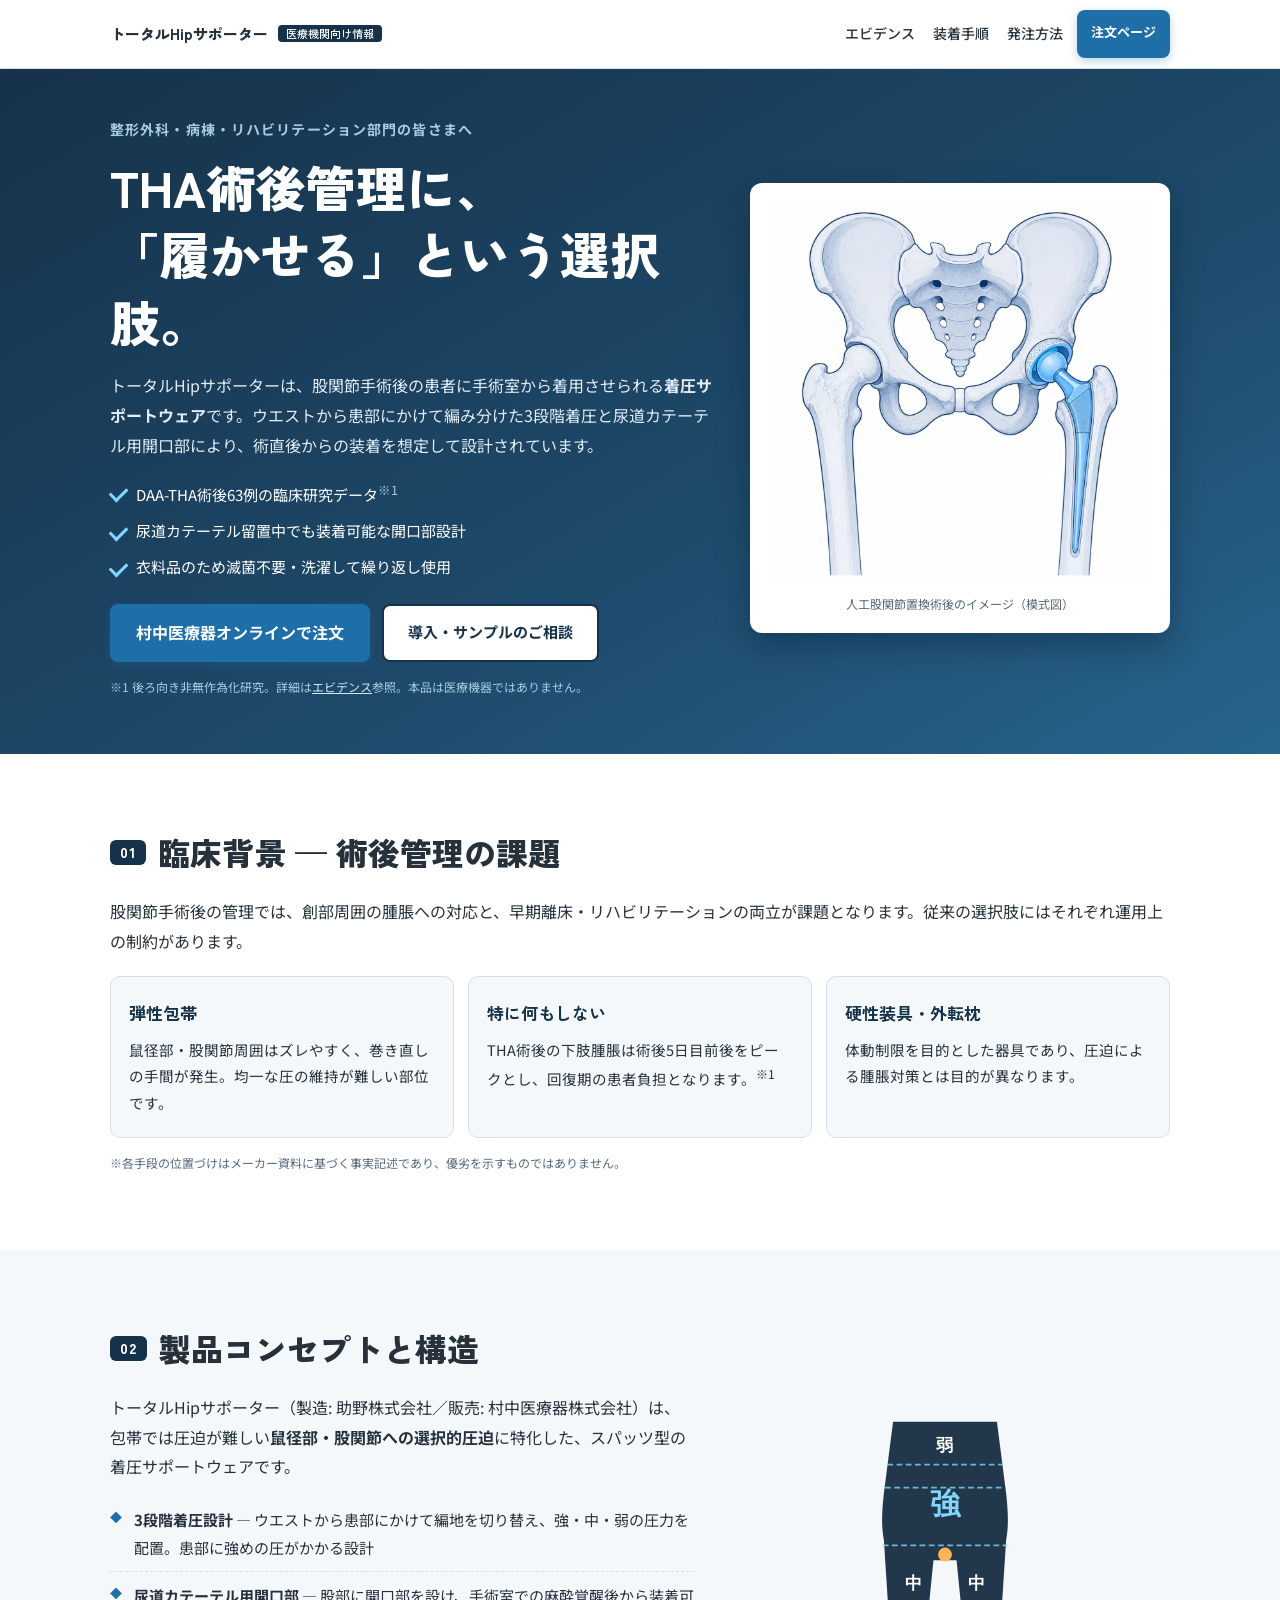
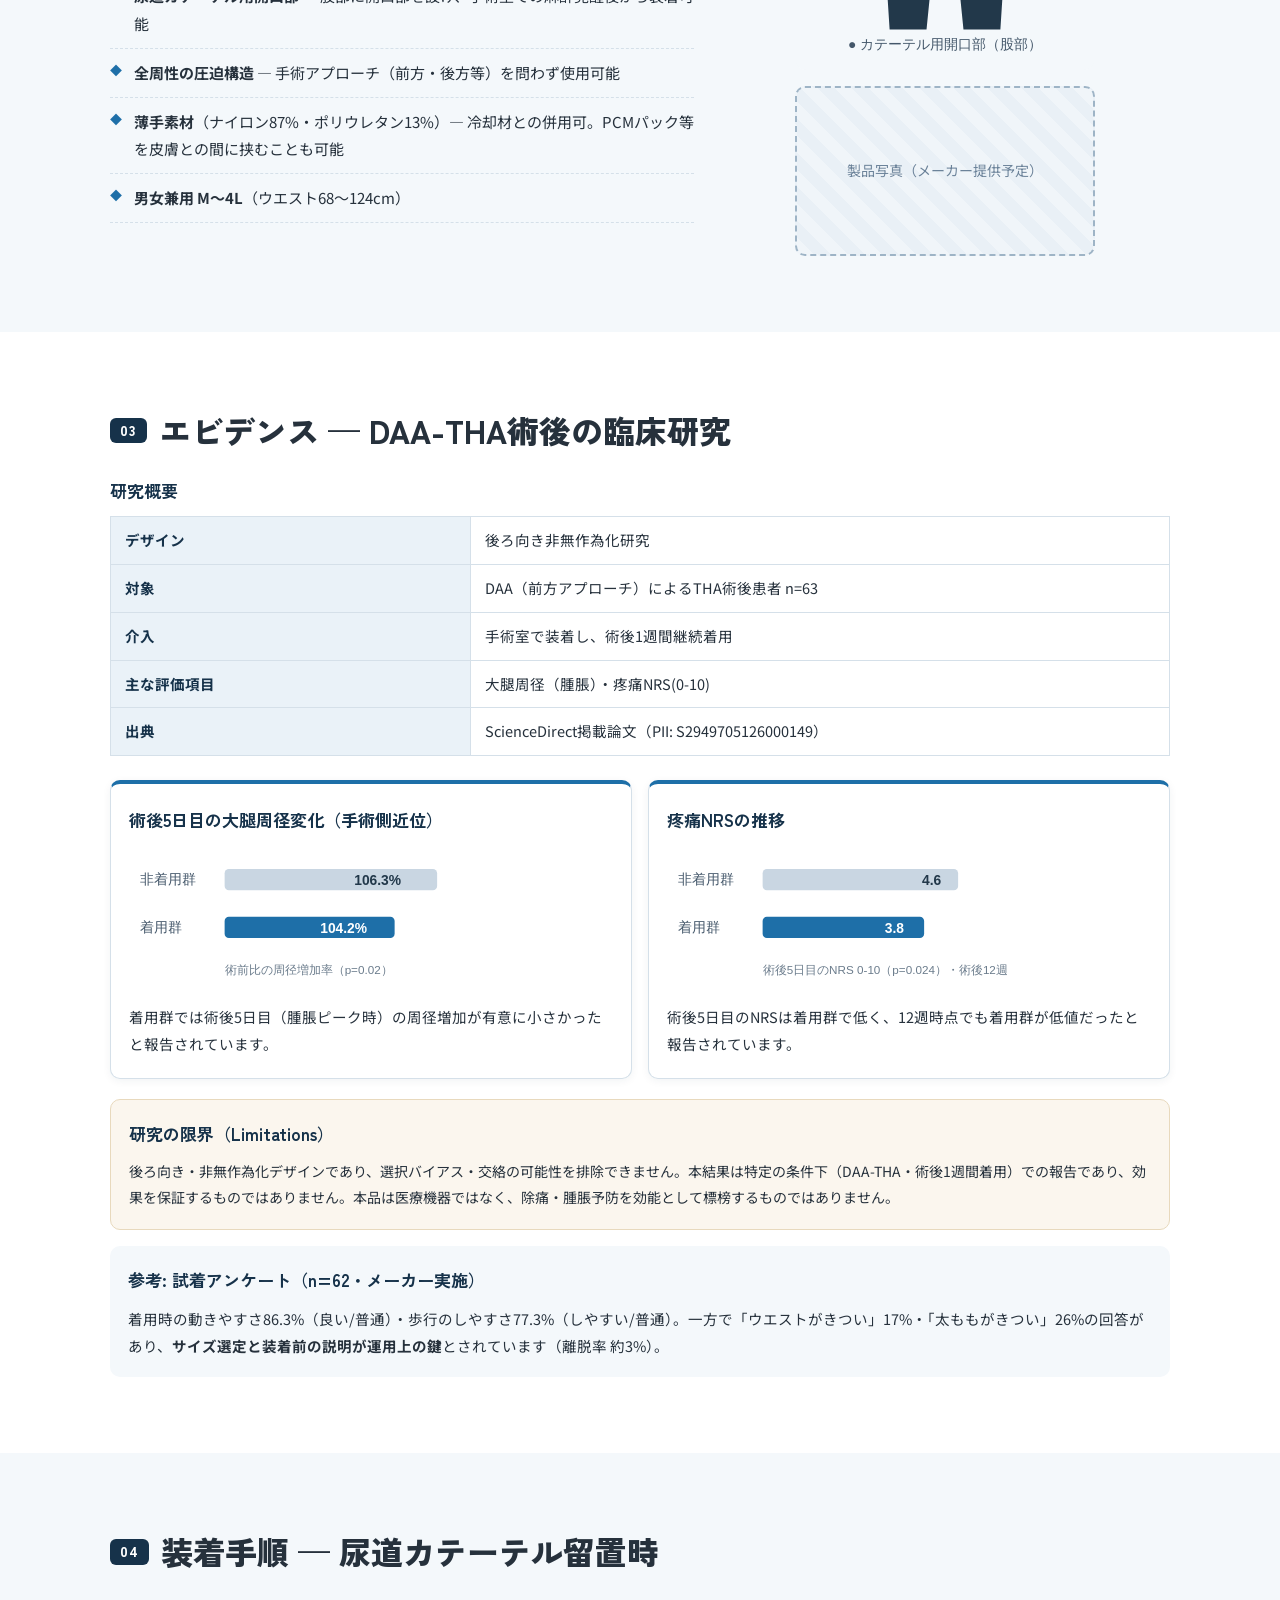
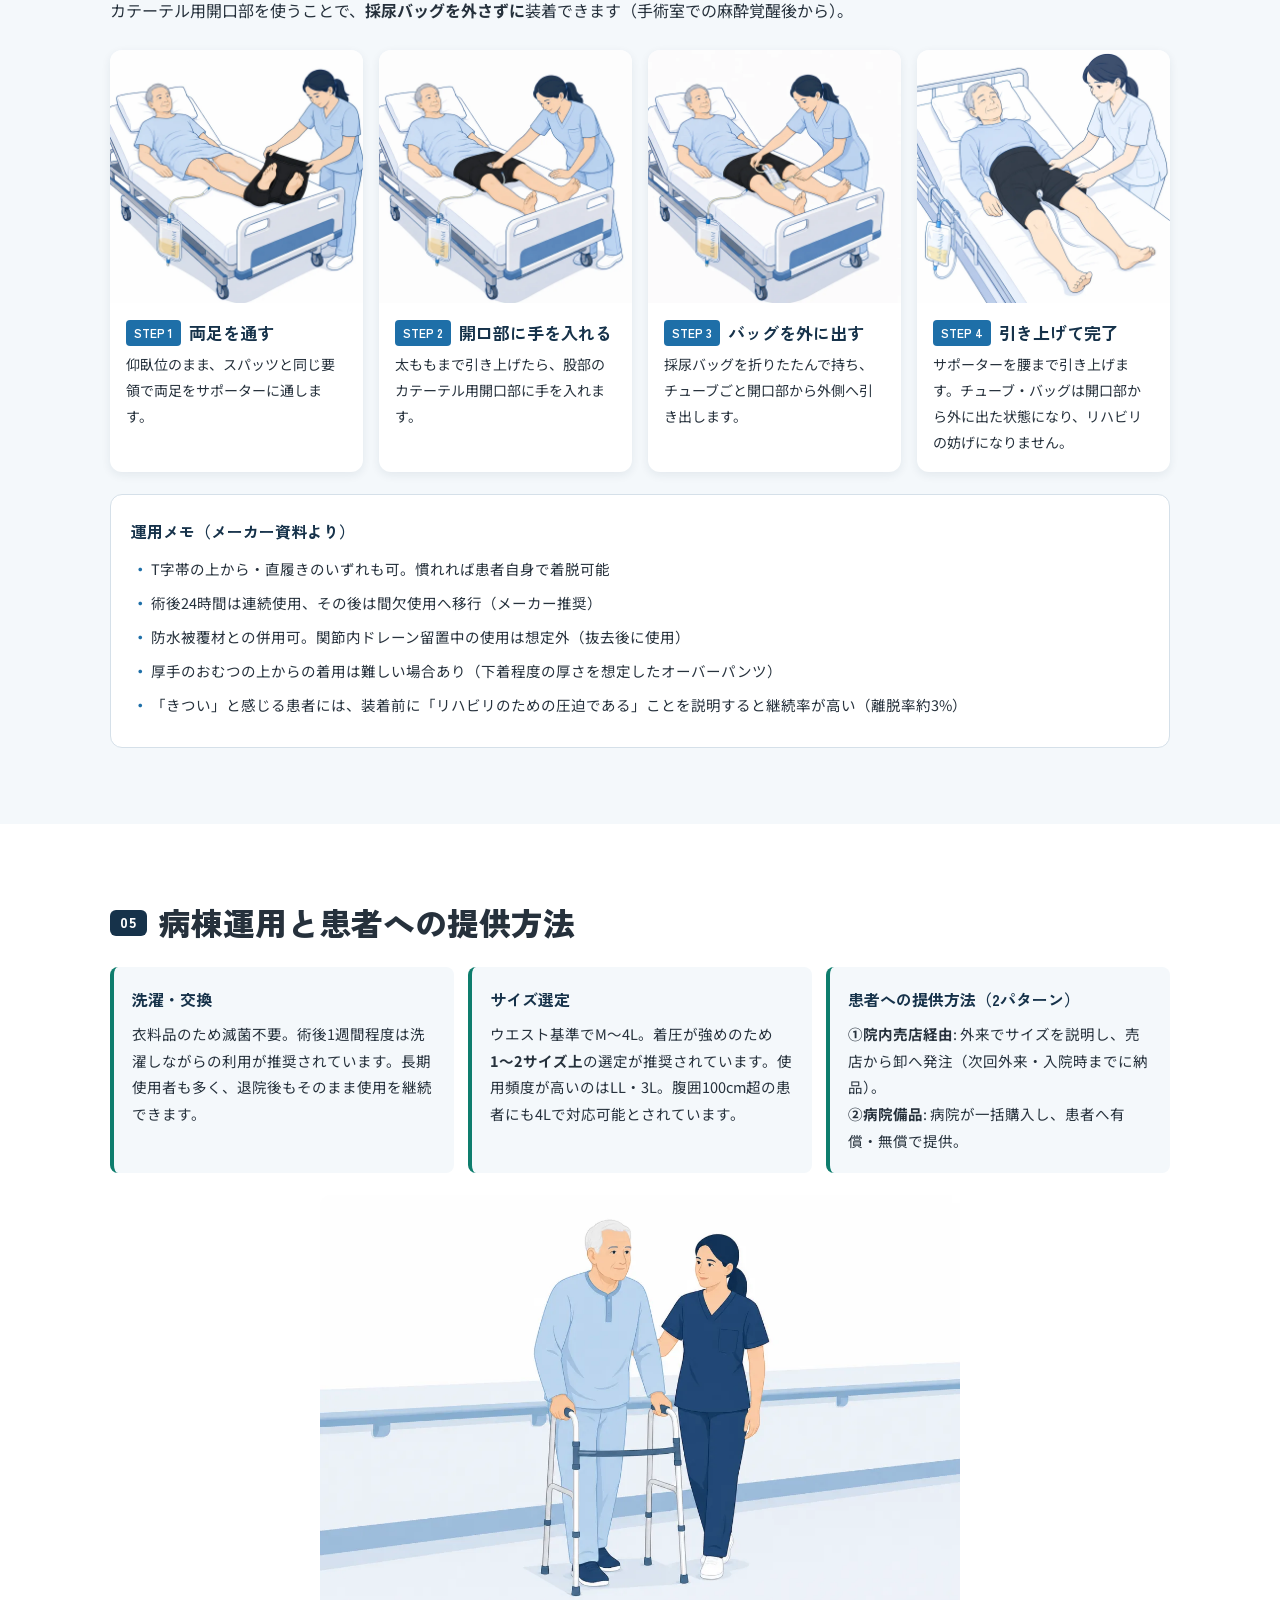
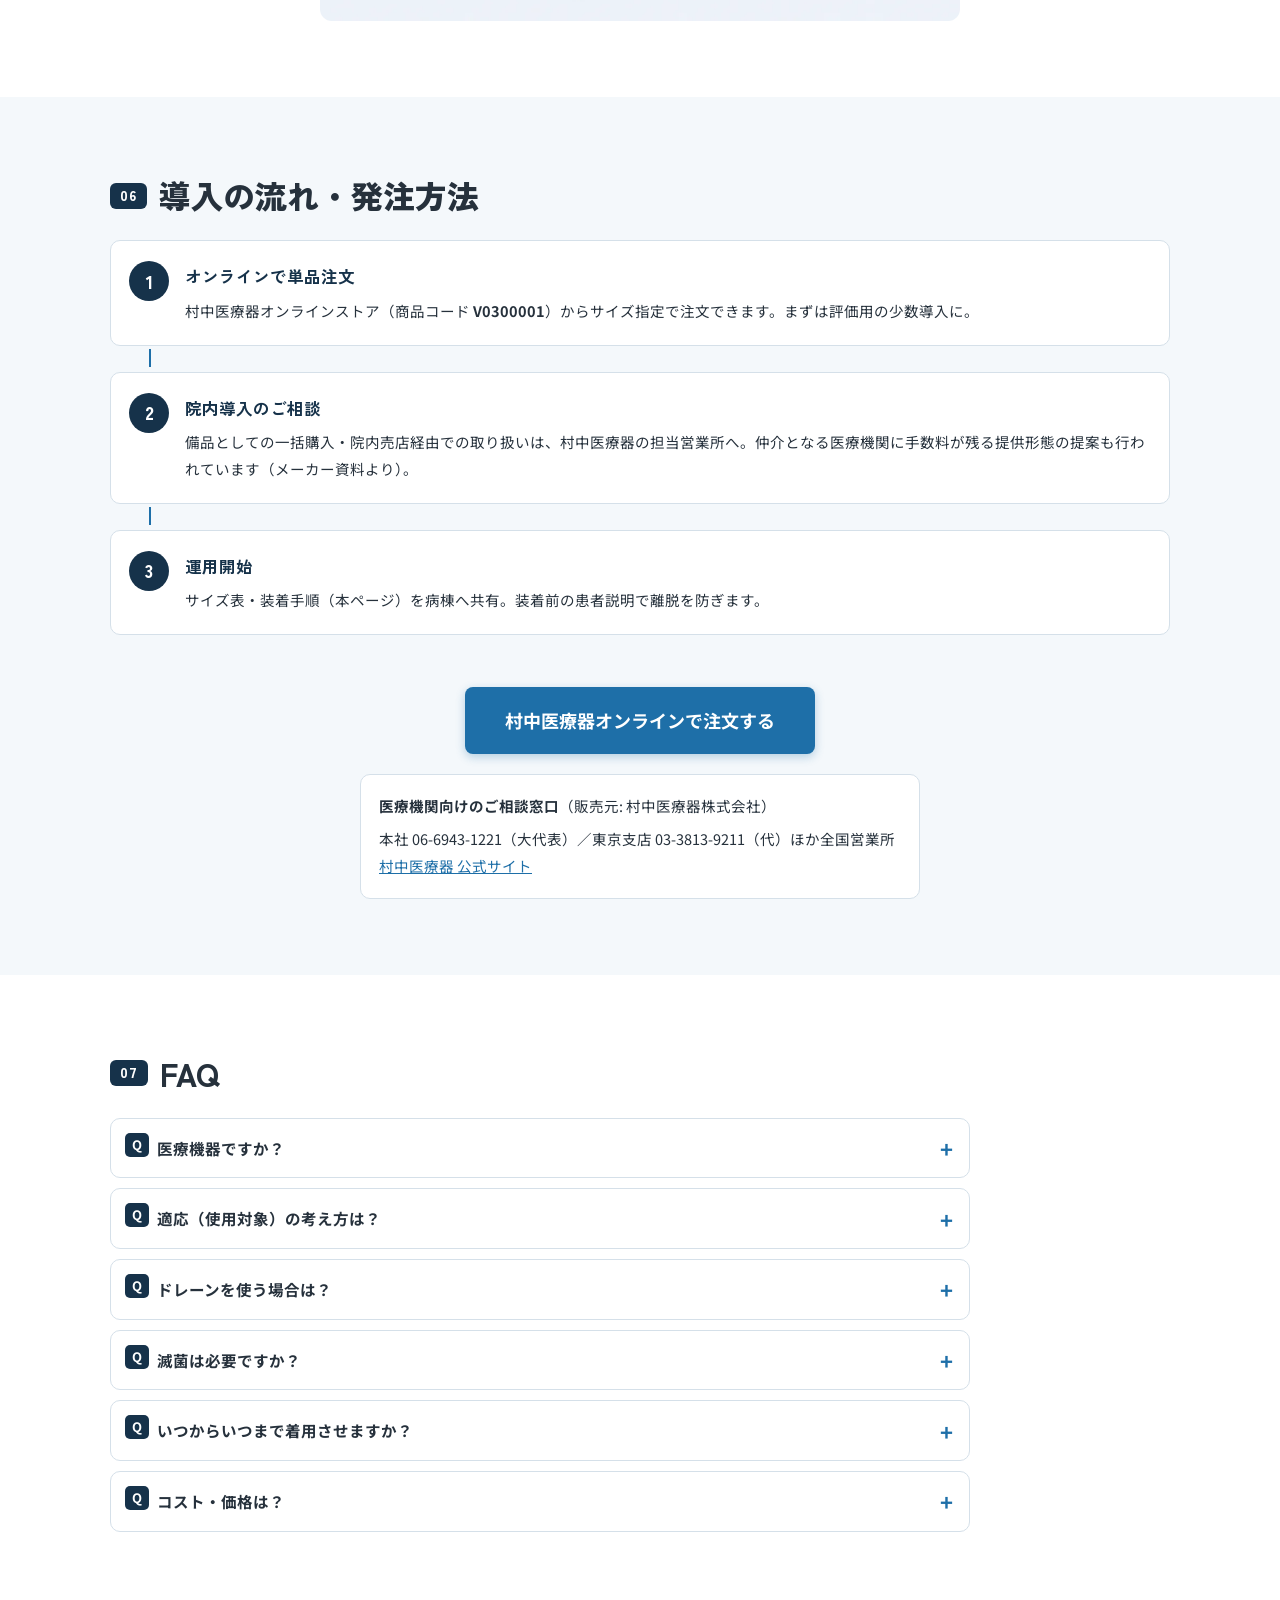
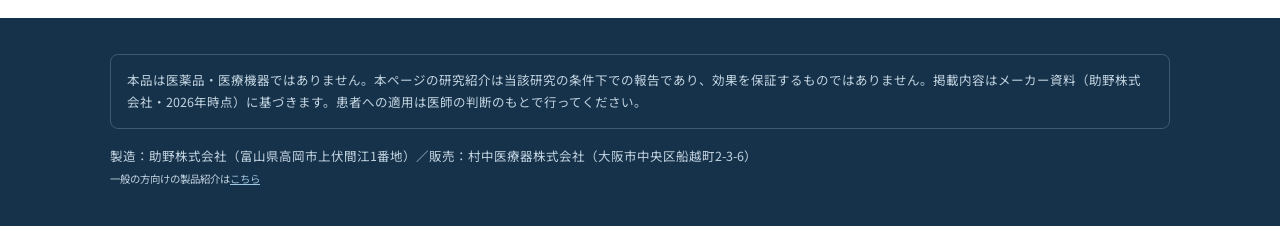
==== projects/ths-supporter/lp-medical/index.html @ 4b0e5350 "モノレポ化: projects/配下に案件別フォルダを新設（nexte-pilates移設・THS-LPサポーター案件を移管） Co-Authored-By: Claude Fable 5 <nore" ====
<!DOCTYPE html>
<html lang="ja">
<head>
<meta charset="UTF-8">
<meta name="viewport" content="width=device-width, initial-scale=1.0">
<title>トータルHipサポーター 医療機関向け情報｜THA術後管理の選択肢としての着圧サポートウェア</title>
<meta name="description" content="THA・人工骨頭置換術後の患者に「履かせる」着圧サポートウェア、トータルHipサポーターの医療機関向け情報。DAA-THA術後63例の臨床研究データ、尿道カテーテル留置時の装着手順、病棟運用、村中医療器経由の発注方法を掲載。">
<meta property="og:type" content="website">
<meta property="og:title" content="トータルHipサポーター 医療機関向け情報">
<meta property="og:description" content="THA術後管理の選択肢としての着圧サポートウェア。臨床研究データと病棟運用情報。">
<meta property="og:locale" content="ja_JP">
<!-- TODO: 公開時にog:url・canonicalを本番URLに設定 -->
<link rel="preconnect" href="https://fonts.googleapis.com">
<link rel="preconnect" href="https://fonts.gstatic.com" crossorigin>
<link href="https://fonts.googleapis.com/css2?family=Noto+Sans+JP:wght@400;500;700&family=Zen+Kaku+Gothic+New:wght@500;700;900&display=swap" rel="stylesheet">
<link rel="stylesheet" href="style.css">
<!-- ================================================== -->
<!-- GA4計測タグ挿入位置（ダミー）                          -->
<!-- <script async src="https://www.googletagmanager.com/gtag/js?id=G-XXXXXXXXXX"></script> -->
<!-- ================================================== -->
<script type="application/ld+json">
{
  "@context": "https://schema.org",
  "@type": "Product",
  "name": "トータルHipサポーター（男女兼用）",
  "description": "股関節手術後（THA・人工骨頭置換術等）の患者向けに設計された、履くタイプの着圧サポートウェア（衣料品・医療機器ではありません）。3段階着圧設計・尿道カテーテル用開口部付き。",
  "brand": {"@type": "Brand", "name": "SUKENO（助野株式会社）"},
  "material": "ナイロン87%・ポリウレタン13%",
  "offers": {
    "@type": "Offer",
    "url": "https://online.muranaka.co.jp/product/V0300001/",
    "availability": "https://schema.org/InStock",
    "seller": {"@type": "Organization", "name": "村中医療器株式会社"}
  }
}
</script>
<script type="application/ld+json">
{
  "@context": "https://schema.org",
  "@type": "FAQPage",
  "mainEntity": [
    {"@type": "Question", "name": "医療機器ですか？", "acceptedAnswer": {"@type": "Answer", "text": "医療機器ではありません。サポート機能付きスパッツ（衣料品）です。治療効果を目的とした器具ではなく、術後管理を補助する衣料としてご検討ください。"}},
    {"@type": "Question", "name": "適応（使用対象）の考え方は？", "acceptedAnswer": {"@type": "Answer", "text": "メーカー資料では、THA（DAAでの使用実績が最多。ALS・後方アプローチでも使用・検証）、人工骨頭置換術、転子部骨折の術後や、高齢者のリハビリ時・骨盤帯痛への着圧サポーターとしての使用が想定されています。"}},
    {"@type": "Question", "name": "ドレーン留置中も使用できますか？", "acceptedAnswer": {"@type": "Answer", "text": "関節内ドレーン留置中の使用は想定されていません。ドレーン抜去後の使用が推奨されています。"}},
    {"@type": "Question", "name": "滅菌は必要ですか？", "acceptedAnswer": {"@type": "Answer", "text": "衣料品のため滅菌は不要です。術後は洗濯しながらの利用が推奨されています（術後1週間程度）。"}},
    {"@type": "Question", "name": "サイズ選定のポイントは？", "acceptedAnswer": {"@type": "Answer", "text": "ウエスト基準でM〜4Lの5サイズ。着圧が強めのため1〜2サイズ上の選定が推奨されており、使用頻度が高いのはLL・3Lです。"}},
    {"@type": "Question", "name": "価格・発注方法は？", "acceptedAnswer": {"@type": "Answer", "text": "村中医療器オンラインストア（商品コードV0300001）で注文できます。院内売店経由・病院備品としての一括購入にも対応しています。詳細は村中医療器の営業所へお問い合わせください。"}}
  ]
}
</script>
</head>
<body class="lp2">

<header class="site-header">
  <div class="container header-inner">
    <p class="header-brand">トータルHipサポーター <span class="header-tag">医療機関向け情報</span></p>
    <nav class="header-links">
      <a href="#evidence">エビデンス</a>
      <a href="#donning">装着手順</a>
      <a href="#order">発注方法</a>
    </nav>
    <a class="btn btn-cta btn-header js-cta" href="https://online.muranaka.co.jp/product/V0300001/" target="_blank" rel="noopener">注文ページ</a>
  </div>
</header>

<main>
<!-- 1. FV -->
<section class="fv">
  <div class="container fv-inner">
    <div class="fv-text">
      <p class="fv-eyebrow">整形外科・病棟・リハビリテーション部門の皆さまへ</p>
      <h1 class="fv-catch">THA術後管理に、<br>「履かせる」という選択肢。</h1>
      <p class="fv-sub">トータルHipサポーターは、股関節手術後の患者に手術室から着用させられる<strong>着圧サポートウェア</strong>です。ウエストから患部にかけて編み分けた3段階着圧と尿道カテーテル用開口部により、術直後からの装着を想定して設計されています。</p>
      <ul class="fv-points">
        <li>DAA-THA術後63例の臨床研究データ<sup>※1</sup></li>
        <li>尿道カテーテル留置中でも装着可能な開口部設計</li>
        <li>衣料品のため滅菌不要・洗濯して繰り返し使用</li>
      </ul>
      <div class="fv-cta">
        <a class="btn btn-cta js-cta" href="https://online.muranaka.co.jp/product/V0300001/" target="_blank" rel="noopener">村中医療器オンラインで注文</a>
        <a class="btn btn-ghost" href="#order">導入・サンプルのご相談</a>
      </div>
      <p class="fv-note">※1 後ろ向き非無作為化研究。詳細は<a href="#evidence">エビデンス</a>参照。本品は医療機器ではありません。</p>
    </div>
    <figure class="fv-figure">
      <img src="../assets/images/lp2-hip-implant-diagram.webp" alt="骨盤と大腿骨の模式図。右股関節に人工股関節（ステム・骨頭・寛骨臼カップ）が挿入されている" width="1200" height="1200" fetchpriority="high">
      <figcaption>人工股関節置換術後のイメージ（模式図）</figcaption>
    </figure>
  </div>
</section>

<!-- 2. 臨床背景 -->
<section class="section background">
  <div class="container">
    <h2 class="section-title"><span class="num">01</span>臨床背景 — 術後管理の課題</h2>
    <p>股関節手術後の管理では、創部周囲の腫脹への対応と、早期離床・リハビリテーションの両立が課題となります。従来の選択肢にはそれぞれ運用上の制約があります。</p>
    <div class="issue-grid">
      <div class="issue-card"><h3>弾性包帯</h3><p>鼠径部・股関節周囲はズレやすく、巻き直しの手間が発生。均一な圧の維持が難しい部位です。</p></div>
      <div class="issue-card"><h3>特に何もしない</h3><p>THA術後の下肢腫脹は術後5日目前後をピークとし、回復期の患者負担となります。<sup>※1</sup></p></div>
      <div class="issue-card"><h3>硬性装具・外転枕</h3><p>体動制限を目的とした器具であり、圧迫による腫脹対策とは目的が異なります。</p></div>
    </div>
    <p class="note">※各手段の位置づけはメーカー資料に基づく事実記述であり、優劣を示すものではありません。</p>
  </div>
</section>

<!-- 3. 製品コンセプト -->
<section class="section concept">
  <div class="container">
    <h2 class="section-title"><span class="num">02</span>製品コンセプトと構造</h2>
    <div class="concept-grid">
      <div class="concept-text">
        <p>トータルHipサポーター（製造: 助野株式会社／販売: 村中医療器株式会社）は、包帯では圧迫が難しい<strong>鼠径部・股関節への選択的圧迫</strong>に特化した、スパッツ型の着圧サポートウェアです。</p>
        <ul class="spec-list">
          <li><strong>3段階着圧設計</strong> — ウエストから患部にかけて編地を切り替え、強・中・弱の圧力を配置。患部に強めの圧がかかる設計</li>
          <li><strong>尿道カテーテル用開口部</strong> — 股部に開口部を設け、手術室での麻酔覚醒後から装着可能</li>
          <li><strong>全周性の圧迫構造</strong> — 手術アプローチ（前方・後方等）を問わず使用可能</li>
          <li><strong>薄手素材</strong>（ナイロン87%・ポリウレタン13%）— 冷却材との併用可。PCMパック等を皮膚との間に挟むことも可能</li>
          <li><strong>男女兼用 M〜4L</strong>（ウエスト68〜124cm）</li>
        </ul>
      </div>
      <div class="concept-visual">
        <!-- 3段階着圧 自作SVG -->
        <svg class="pressure-svg" viewBox="0 0 260 240" role="img" aria-label="3段階着圧の模式図。ウエスト部が弱、股関節部が強、大腿部が中〜弱">
          <rect width="260" height="240" fill="#f4f8fb" rx="10"/>
          <path d="M85 25 h90 l8 62 c2 18 2 30 0 40 l-5 78 h-32 l-6 -60 h-20 l-6 60 h-32 l-5 -78 c-2 -10 -2 -22 0 -40 z" fill="#22384a"/>
          <g font-family="sans-serif" font-weight="bold" text-anchor="middle">
            <text x="130" y="50" fill="#fff" font-size="15">弱</text>
            <text x="130" y="105" fill="#7fd6ff" font-size="26">強</text>
            <text x="103" y="170" fill="#fff" font-size="15">中</text>
            <text x="157" y="170" fill="#fff" font-size="15">中</text>
          </g>
          <g stroke="#7fd6ff" stroke-width="1.5" stroke-dasharray="5 3" fill="none" opacity=".8">
            <path d="M80 62 h100"/><path d="M78 82 h104"/><path d="M76 132 h108"/>
          </g>
          <circle cx="130" cy="140" r="6" fill="#ffb454"/>
          <text x="130" y="222" font-family="sans-serif" font-size="12" fill="#44576a" text-anchor="middle">● カテーテル用開口部（股部）</text>
        </svg>
        <figure class="product-placeholder">
          <!-- TODO: メーカー提供写真に差し替え（製品単体・着圧表示のわかるもの） -->
          <div class="placeholder-box"><span>製品写真（メーカー提供予定）</span></div>
        </figure>
      </div>
    </div>
  </div>
</section>

<!-- 4. エビデンス -->
<section class="section evidence" id="evidence">
  <div class="container">
    <h2 class="section-title"><span class="num">03</span>エビデンス — DAA-THA術後の臨床研究</h2>
    <div class="study-design">
      <h3>研究概要</h3>
      <table class="design-table">
        <tr><th>デザイン</th><td>後ろ向き非無作為化研究</td></tr>
        <tr><th>対象</th><td>DAA（前方アプローチ）によるTHA術後患者 n=63</td></tr>
        <tr><th>介入</th><td>手術室で装着し、術後1週間継続着用</td></tr>
        <tr><th>主な評価項目</th><td>大腿周径（腫脹）・疼痛NRS(0-10)</td></tr>
        <tr><th>出典</th><td>ScienceDirect掲載論文（PII: S2949705126000149）<!-- TODO: 書誌情報（著者・誌名・巻号）をメーカー確認後に正式表記へ差し替え --></td></tr>
      </table>
    </div>
    <div class="result-grid">
      <div class="result-card">
        <h3>術後5日目の大腿周径変化（手術側近位）</h3>
        <!-- 自作要約グラフ（原著数値に忠実・図表の複製はしない） -->
        <svg viewBox="0 0 320 130" role="img" aria-label="術後5日目の大腿周径。非着用群106.3%、着用群104.2%">
          <g font-family="sans-serif" font-size="13">
            <text x="10" y="30" fill="#44576a">非着用群</text><rect x="90" y="16" width="200" height="20" rx="4" fill="#c9d6e2"/><text x="212" y="31" fill="#22384a" font-weight="bold">106.3%</text>
            <text x="10" y="75" fill="#44576a">着用群</text><rect x="90" y="61" width="160" height="20" rx="4" fill="#1e6fa8"/><text x="180" y="76" fill="#fff" font-weight="bold">104.2%</text>
            <text x="90" y="115" fill="#6b7c8c" font-size="11">術前比の周径増加率（p=0.02）</text>
          </g>
        </svg>
        <p>着用群では術後5日目（腫脹ピーク時）の周径増加が有意に小さかったと報告されています。</p>
      </div>
      <div class="result-card">
        <h3>疼痛NRSの推移</h3>
        <svg viewBox="0 0 320 130" role="img" aria-label="術後5日目の疼痛NRS。非着用4.6、着用3.8">
          <g font-family="sans-serif" font-size="13">
            <text x="10" y="30" fill="#44576a">非着用群</text><rect x="90" y="16" width="184" height="20" rx="4" fill="#c9d6e2"/><text x="240" y="31" fill="#22384a" font-weight="bold">4.6</text>
            <text x="10" y="75" fill="#44576a">着用群</text><rect x="90" y="61" width="152" height="20" rx="4" fill="#1e6fa8"/><text x="205" y="76" fill="#fff" font-weight="bold">3.8</text>
            <text x="90" y="115" fill="#6b7c8c" font-size="11">術後5日目のNRS 0-10（p=0.024）・術後12週も着用群が低値</text>
          </g>
        </svg>
        <p>術後5日目のNRSは着用群で低く、12週時点でも着用群が低値だったと報告されています。</p>
      </div>
    </div>
    <div class="limitations">
      <h3>研究の限界（Limitations）</h3>
      <p>後ろ向き・非無作為化デザインであり、選択バイアス・交絡の可能性を排除できません。本結果は特定の条件下（DAA-THA・術後1週間着用）での報告であり、効果を保証するものではありません。本品は医療機器ではなく、除痛・腫脹予防を効能として標榜するものではありません。</p>
    </div>
    <div class="survey">
      <h3>参考: 試着アンケート（n=62・メーカー実施）</h3>
      <p>着用時の動きやすさ86.3%（良い/普通）・歩行のしやすさ77.3%（しやすい/普通）。一方で「ウエストがきつい」17%・「太ももがきつい」26%の回答があり、<strong>サイズ選定と装着前の説明が運用上の鍵</strong>とされています（離脱率 約3%）。</p>
    </div>
  </div>
</section>

<!-- 5. 装着手順 -->
<section class="section donning" id="donning">
  <div class="container">
    <h2 class="section-title"><span class="num">04</span>装着手順 — 尿道カテーテル留置時</h2>
    <p class="donning-lead">カテーテル用開口部を使うことで、<strong>採尿バッグを外さずに</strong>装着できます（手術室での麻酔覚醒後から）。</p>
    <ol class="donning-steps">
      <li class="step-card">
        <img src="../assets/images/lp2-donning-step1.webp" alt="ステップ1: 仰臥位の患者の両足にサポーターを通す" width="1024" height="1024" loading="lazy">
        <h3><span>STEP 1</span>両足を通す</h3>
        <p>仰臥位のまま、スパッツと同じ要領で両足をサポーターに通します。</p>
      </li>
      <li class="step-card">
        <img src="../assets/images/lp2-donning-step2.webp" alt="ステップ2: 股部の開口部に手を入れる" width="1024" height="1024" loading="lazy">
        <h3><span>STEP 2</span>開口部に手を入れる</h3>
        <p>太ももまで引き上げたら、股部のカテーテル用開口部に手を入れます。</p>
      </li>
      <li class="step-card">
        <img src="../assets/images/lp2-donning-step3.webp" alt="ステップ3: 採尿バッグを開口部から外に出す" width="1024" height="1024" loading="lazy">
        <h3><span>STEP 3</span>バッグを外に出す</h3>
        <p>採尿バッグを折りたたんで持ち、チューブごと開口部から外側へ引き出します。</p>
      </li>
      <li class="step-card">
        <img src="../assets/images/lp2-donning-step4.webp" alt="ステップ4: サポーターを腰まで引き上げて装着完了" width="1024" height="1024" loading="lazy">
        <h3><span>STEP 4</span>引き上げて完了</h3>
        <p>サポーターを腰まで引き上げます。チューブ・バッグは開口部から外に出た状態になり、リハビリの妨げになりません。</p>
      </li>
    </ol>
    <div class="donning-notes">
      <h3>運用メモ（メーカー資料より）</h3>
      <ul>
        <li>T字帯の上から・直履きのいずれも可。慣れれば患者自身で着脱可能</li>
        <li>術後24時間は連続使用、その後は間欠使用へ移行（メーカー推奨）</li>
        <li>防水被覆材との併用可。関節内ドレーン留置中の使用は想定外（抜去後に使用）</li>
        <li>厚手のおむつの上からの着用は難しい場合あり（下着程度の厚さを想定したオーバーパンツ）</li>
        <li>「きつい」と感じる患者には、装着前に「リハビリのための圧迫である」ことを説明すると継続率が高い（離脱率約3%）</li>
      </ul>
    </div>
  </div>
</section>

<!-- 6. 病棟運用・提供方法 -->
<section class="section operation">
  <div class="container">
    <h2 class="section-title"><span class="num">05</span>病棟運用と患者への提供方法</h2>
    <div class="op-grid">
      <div class="op-card">
        <h3>洗濯・交換</h3>
        <p>衣料品のため滅菌不要。術後1週間程度は洗濯しながらの利用が推奨されています。長期使用者も多く、退院後もそのまま使用を継続できます。</p>
      </div>
      <div class="op-card">
        <h3>サイズ選定</h3>
        <p>ウエスト基準でM〜4L。着圧が強めのため<strong>1〜2サイズ上</strong>の選定が推奨されています。使用頻度が高いのはLL・3L。腹囲100cm超の患者にも4Lで対応可能とされています。</p>
      </div>
      <div class="op-card">
        <h3>患者への提供方法（2パターン）</h3>
        <p><strong>①院内売店経由</strong>: 外来でサイズを説明し、売店から卸へ発注（次回外来・入院時までに納品）。<br><strong>②病院備品</strong>: 病院が一括購入し、患者へ有償・無償で提供。</p>
      </div>
    </div>
    <figure class="ward-visual">
      <img src="../assets/images/lp2-ward-scene.webp" alt="病棟の廊下で歩行器を使ってリハビリ歩行をする患者と見守る看護師のイラスト" width="1200" height="800" loading="lazy">
    </figure>
  </div>
</section>

<!-- 7. 導入の流れ -->
<section class="section order" id="order">
  <div class="container">
    <h2 class="section-title"><span class="num">06</span>導入の流れ・発注方法</h2>
    <!-- 導入フロー 自作SVG的リスト -->
    <ol class="flow">
      <li><span class="flow-num">1</span><div><h3>オンラインで単品注文</h3><p>村中医療器オンラインストア（商品コード <strong>V0300001</strong>）からサイズ指定で注文できます。まずは評価用の少数導入に。</p></div></li>
      <li><span class="flow-num">2</span><div><h3>院内導入のご相談</h3><p>備品としての一括購入・院内売店経由での取り扱いは、村中医療器の担当営業所へ。仲介となる医療機関に手数料が残る提供形態の提案も行われています（メーカー資料より）。</p></div></li>
      <li><span class="flow-num">3</span><div><h3>運用開始</h3><p>サイズ表・装着手順（本ページ）を病棟へ共有。装着前の患者説明で離脱を防ぎます。</p></div></li>
    </ol>
    <div class="order-cta">
      <a class="btn btn-cta btn-lg js-cta" href="https://online.muranaka.co.jp/product/V0300001/" target="_blank" rel="noopener">村中医療器オンラインで注文する</a>
      <div class="contact-box">
        <p><strong>医療機関向けのご相談窓口</strong>（販売元: 村中医療器株式会社）</p>
        <p>本社 06-6943-1221（大代表）／東京支店 03-3813-9211（代）ほか全国営業所<br><a href="https://www.muranaka.co.jp/" target="_blank" rel="noopener">村中医療器 公式サイト</a></p>
      </div>
    </div>
  </div>
</section>

<!-- 8. FAQ -->
<section class="section faq">
  <div class="container">
    <h2 class="section-title"><span class="num">07</span>FAQ</h2>
    <dl class="faq-list">
      <div class="faq-item"><dt>医療機器ですか？</dt><dd>医療機器ではありません。サポート機能付きスパッツ（衣料品）です。除痛・腫脹予防等の効能を標榜するものではなく、術後管理を補助する衣料としてご検討ください。</dd></div>
      <div class="faq-item"><dt>適応（使用対象）の考え方は？</dt><dd>メーカー資料では、THA（DAAでの実績が最多・ALSや後方アプローチでも使用/検証）、人工骨頭置換術、転子部骨折の術後、高齢者のリハビリ時、骨盤帯痛（産後含む）への着圧サポーターとしての使用が想定されています。</dd></div>
      <div class="faq-item"><dt>ドレーンを使う場合は？</dt><dd>関節内ドレーン留置中の使用は想定されていません。抜去後の使用が推奨されています。ドレーン非使用のTHAでは術直後からの着用が可能です。</dd></div>
      <div class="faq-item"><dt>滅菌は必要ですか？</dt><dd>衣料品のため不要です。洗濯しながら繰り返し使用します。</dd></div>
      <div class="faq-item"><dt>いつからいつまで着用させますか？</dt><dd>カテーテル用開口部があるため手術室で麻酔覚醒後から着用可能です。術後24時間は連続使用、以降は間欠使用へ。術後1週間程度は洗濯しながらの利用が推奨され、その後は患者の判断に委ねられます（半年以上継続する患者も多いとされています）。</dd></div>
      <div class="faq-item"><dt>コスト・価格は？</dt><dd>価格は村中医療器オンラインストアの商品ページでご確認ください。院内導入時の条件は担当営業所にご相談ください。<!-- TODO: 価格表示可否をメーカー確認後、税込価格を明記 --></dd></div>
    </dl>
  </div>
</section>
</main>

<footer class="site-footer">
  <div class="container">
    <p class="footer-disclaimer">本品は医薬品・医療機器ではありません。本ページの研究紹介は当該研究の条件下での報告であり、効果を保証するものではありません。掲載内容はメーカー資料（助野株式会社・2026年時点）に基づきます。患者への適用は医師の判断のもとで行ってください。</p>
    <p class="footer-credit">製造：助野株式会社（富山県高岡市上伏間江1番地）／販売：村中医療器株式会社（大阪市中央区船越町2-3-6）<br>
    <small>一般の方向けの製品紹介は<a href="../lp-general/index.html">こちら</a></small></p>
  </div>
</footer>

<div class="sticky-cta" id="stickyCta" aria-hidden="true">
  <a class="btn btn-cta js-cta" href="https://online.muranaka.co.jp/product/V0300001/" target="_blank" rel="noopener">注文ページへ（村中医療器）</a>
</div>

<script src="script.js" defer></script>
</body>
</html>
---- projects/ths-supporter/lp-medical/style.css ----
/* =========================================================
   トータルHipサポーター LP2（医療機関向け）
   モバイルファースト / データ・運用性中心のトーン
   ブレークポイント: 768px / 1200px
========================================================= */
:root{
  --c-text:#26313c;
  --c-text-sub:#57697a;
  --c-navy:#16324a;
  --c-navy-2:#1e4a6b;
  --c-blue:#1e6fa8;
  --c-blue-pale:#eaf2f8;
  --c-accent:#0e7d6d;
  --c-bg:#ffffff;
  --c-bg-soft:#f4f8fb;
  --c-line:#d5e0e9;
  --font-body:"Noto Sans JP",sans-serif;
  --font-head:"Zen Kaku Gothic New","Noto Sans JP",sans-serif;
}
*{margin:0;padding:0;box-sizing:border-box}
html{scroll-behavior:smooth}
body.lp2{font-family:var(--font-body);font-size:16px;line-height:1.85;color:var(--c-text);background:var(--c-bg);-webkit-font-smoothing:antialiased}
img{max-width:100%;height:auto;display:block}
a{color:var(--c-blue)}
.container{width:100%;max-width:1100px;margin:0 auto;padding:0 20px}

/* ---------- ヘッダー ---------- */
.site-header{position:sticky;top:0;z-index:100;background:rgba(255,255,255,.97);border-bottom:1px solid var(--c-line)}
.header-inner{display:flex;align-items:center;gap:14px;padding:10px 20px;max-width:1100px;margin:0 auto}
.header-brand{font-family:var(--font-head);font-weight:900;font-size:15px;line-height:1.3;flex:1}
.header-tag{display:inline-block;font-size:11px;font-weight:500;color:#fff;background:var(--c-navy);border-radius:4px;padding:1px 8px;margin-left:6px;vertical-align:2px}
.header-links{display:none;gap:18px;font-size:14px}
.header-links a{color:var(--c-text);text-decoration:none;font-weight:500}
.header-links a:hover{color:var(--c-blue)}

/* ---------- ボタン ---------- */
.btn{display:inline-block;text-decoration:none;text-align:center;font-weight:700;border-radius:8px;transition:opacity .15s, box-shadow .15s}
.btn:hover{opacity:.92}
.btn-cta{background:var(--c-blue);color:#fff;font-size:16px;padding:14px 26px;min-height:48px;box-shadow:0 3px 10px rgba(30,111,168,.3)}
.btn-lg{font-size:18px;padding:17px 40px}
.btn-header{font-size:13px;padding:10px 14px;white-space:nowrap}
.btn-ghost{background:#fff;color:var(--c-navy);border:2px solid var(--c-navy);padding:12px 24px;font-size:15px}

/* ---------- FV ---------- */
.fv{background:linear-gradient(150deg,var(--c-navy) 0%,var(--c-navy-2) 60%,#28648c 100%);color:#fff;padding:48px 0 56px}
.fv-inner{display:flex;flex-direction:column;gap:30px}
.fv-eyebrow{font-size:14px;letter-spacing:.08em;color:#a8cbe2;font-weight:700}
.fv-catch{font-family:var(--font-head);font-weight:900;font-size:clamp(30px,7.4vw,50px);line-height:1.35;margin:10px 0 16px}
.fv-sub{font-size:16px;color:#e3edf5;max-width:640px}
.fv-points{list-style:none;margin-top:18px}
.fv-points li{position:relative;padding-left:26px;margin-bottom:8px;font-size:15px;color:#fff}
.fv-points li::before{content:"";position:absolute;left:0;top:9px;width:14px;height:8px;border-left:3px solid #7fd6ff;border-bottom:3px solid #7fd6ff;transform:rotate(-45deg)}
.fv-points sup{color:#a8cbe2}
.fv-cta{display:flex;flex-wrap:wrap;gap:12px;margin-top:24px}
.fv-note{font-size:12px;color:#a8cbe2;margin-top:14px}
.fv-note a{color:#cfe7f7}
.fv-figure{background:#fff;border-radius:12px;padding:18px;max-width:420px;box-shadow:0 12px 32px rgba(0,20,40,.35)}
.fv-figure figcaption{font-size:12px;color:var(--c-text-sub);text-align:center;margin-top:8px}

/* ---------- セクション共通 ---------- */
.section{padding:56px 0}
.section-title{font-family:var(--font-head);font-weight:900;font-size:clamp(23px,5.6vw,32px);line-height:1.4;margin-bottom:22px;display:flex;align-items:center;gap:12px;flex-wrap:wrap}
.section-title .num{font-size:14px;color:#fff;background:var(--c-navy);border-radius:6px;padding:3px 10px;letter-spacing:.06em}
.note{font-size:12px;color:var(--c-text-sub);margin-top:14px}

/* ---------- 臨床背景 ---------- */
.issue-grid{display:grid;grid-template-columns:1fr;gap:14px;margin-top:20px}
.issue-card{background:var(--c-bg-soft);border:1px solid var(--c-line);border-radius:10px;padding:20px 18px}
.issue-card h3{font-family:var(--font-head);font-size:17px;color:var(--c-navy);margin-bottom:8px}
.issue-card p{font-size:14.5px}

/* ---------- コンセプト ---------- */
.concept{background:var(--c-bg-soft)}
.concept-grid{display:flex;flex-direction:column;gap:26px}
.spec-list{list-style:none;margin-top:14px}
.spec-list li{position:relative;padding:10px 0 10px 24px;border-bottom:1px dashed var(--c-line);font-size:15px}
.spec-list li::before{content:"◆";position:absolute;left:0;top:10px;color:var(--c-blue);font-size:12px}
.concept-visual{display:flex;flex-direction:column;gap:16px;align-items:center}
.pressure-svg{width:100%;max-width:300px}
.product-placeholder{width:100%;max-width:300px}
.placeholder-box{min-height:170px;border:2px dashed #9eb4c6;border-radius:10px;display:flex;align-items:center;justify-content:center;color:#6b8299;font-size:14px;background:repeating-linear-gradient(45deg,#f0f5f9,#f0f5f9 12px,#e9f0f6 12px,#e9f0f6 24px)}

/* ---------- エビデンス ---------- */
.study-design{margin-bottom:24px}
.study-design h3, .result-card h3, .limitations h3, .survey h3{font-family:var(--font-head);font-size:17px;color:var(--c-navy);margin-bottom:10px}
.design-table{width:100%;border-collapse:collapse;background:#fff}
.design-table th,.design-table td{border:1px solid var(--c-line);padding:10px 14px;font-size:14.5px;text-align:left}
.design-table th{background:var(--c-blue-pale);color:var(--c-navy);width:34%;font-weight:700}
.result-grid{display:grid;grid-template-columns:1fr;gap:16px;margin-bottom:20px}
.result-card{background:#fff;border:1px solid var(--c-line);border-top:4px solid var(--c-blue);border-radius:10px;padding:20px 18px;box-shadow:0 2px 8px rgba(20,50,74,.06)}
.result-card svg{width:100%;max-width:340px;margin:6px 0}
.result-card p{font-size:14.5px}
.limitations{background:#fbf6ee;border:1px solid #e8d9bd;border-radius:10px;padding:18px;margin-bottom:16px}
.limitations p{font-size:14px}
.survey{background:var(--c-bg-soft);border-radius:10px;padding:18px}
.survey p{font-size:14.5px}

/* ---------- 装着手順 ---------- */
.donning{background:var(--c-bg-soft)}
.donning-lead{margin-bottom:24px}
.donning-steps{list-style:none;display:grid;grid-template-columns:1fr;gap:16px;counter-reset:step}
.step-card{background:#fff;border-radius:12px;overflow:hidden;box-shadow:0 3px 10px rgba(20,50,74,.08)}
.step-card img{width:100%;aspect-ratio:1/1;object-fit:cover;background:#eef4f9}
.step-card h3{font-family:var(--font-head);font-size:17px;color:var(--c-navy);padding:14px 16px 4px}
.step-card h3 span{display:inline-block;font-size:12px;color:#fff;background:var(--c-blue);border-radius:4px;padding:2px 8px;margin-right:8px;vertical-align:2px}
.step-card p{font-size:14px;padding:0 16px 16px}
.donning-notes{background:#fff;border:1px solid var(--c-line);border-radius:12px;padding:22px 20px;margin-top:22px}
.donning-notes h3{font-family:var(--font-head);font-size:16px;color:var(--c-navy);margin-bottom:10px}
.donning-notes ul{list-style:none}
.donning-notes li{position:relative;padding-left:20px;margin-bottom:7px;font-size:14.5px}
.donning-notes li::before{content:"・";position:absolute;left:2px;color:var(--c-blue);font-weight:700}

/* ---------- 病棟運用 ---------- */
.op-grid{display:grid;grid-template-columns:1fr;gap:14px;margin-bottom:22px}
.op-card{background:var(--c-bg-soft);border-left:4px solid var(--c-accent);border-radius:8px;padding:18px}
.op-card h3{font-family:var(--font-head);font-size:16px;color:var(--c-navy);margin-bottom:6px}
.op-card p{font-size:14.5px}
.ward-visual{border-radius:12px;overflow:hidden;max-width:640px;margin:0 auto}

/* ---------- 導入の流れ ---------- */
.order{background:var(--c-bg-soft)}
.flow{list-style:none;display:flex;flex-direction:column;gap:0}
.flow li{display:flex;gap:16px;background:#fff;border:1px solid var(--c-line);border-radius:10px;padding:20px 18px;position:relative;margin-bottom:26px}
.flow li:not(:last-child)::after{content:"";position:absolute;left:50%;bottom:-22px;width:2px;height:18px;background:var(--c-blue)}
.flow-num{flex-shrink:0;width:40px;height:40px;border-radius:50%;background:var(--c-navy);color:#fff;font-family:var(--font-head);font-weight:900;font-size:18px;display:flex;align-items:center;justify-content:center}
.flow h3{font-family:var(--font-head);font-size:16.5px;color:var(--c-navy);margin-bottom:6px}
.flow p{font-size:14.5px}
.order-cta{text-align:center;margin-top:26px}
.contact-box{background:#fff;border:1px solid var(--c-line);border-radius:10px;padding:18px;margin-top:20px;font-size:14.5px;text-align:left;max-width:560px;margin-left:auto;margin-right:auto}
.contact-box p:first-child{margin-bottom:6px}

/* ---------- FAQ ---------- */
.faq-list{max-width:860px}
.faq-item{border:1px solid var(--c-line);border-radius:10px;margin-bottom:10px;overflow:hidden;background:#fff}
.faq-item dt{position:relative;font-weight:700;font-size:15.5px;padding:15px 44px 15px 46px;cursor:pointer;user-select:none}
.faq-item dt::before{content:"Q";position:absolute;left:14px;top:14px;width:24px;height:24px;border-radius:5px;background:var(--c-navy);color:#fff;font-size:13px;display:flex;align-items:center;justify-content:center}
.faq-item dt::after{content:"+";position:absolute;right:16px;top:50%;transform:translateY(-50%);font-size:22px;color:var(--c-blue)}
.faq-item.open dt::after{content:"−"}
.faq-item dd{display:none;padding:0 20px 16px 46px;font-size:14.5px}
.faq-item.open dd{display:block}

/* ---------- フッター ---------- */
.site-footer{background:var(--c-navy);color:#c2d3e0;padding:36px 0 110px;font-size:12.5px;line-height:1.8}
.footer-disclaimer{border:1px solid #3d5a73;border-radius:8px;padding:14px 16px;margin-bottom:16px}
.site-footer a{color:#9fc6e2}

/* ---------- 追従CTA ---------- */
.sticky-cta{position:fixed;left:0;right:0;bottom:0;z-index:200;padding:10px 14px calc(10px + env(safe-area-inset-bottom));background:rgba(255,255,255,.96);box-shadow:0 -4px 16px rgba(0,0,0,.14);transform:translateY(110%);transition:transform .3s ease}
.sticky-cta.visible{transform:translateY(0)}
.sticky-cta .btn{display:block;width:100%;font-size:16px;padding:14px 10px}

/* =========== 768px以上 =========== */
@media (min-width:768px){
  .header-links{display:flex}
  .fv-inner{flex-direction:row;align-items:center}
  .fv-text{flex:1.3}
  .fv-figure{flex:1}
  .issue-grid{grid-template-columns:repeat(3,1fr)}
  .concept-grid{flex-direction:row}
  .concept-text{flex:1.3}
  .concept-visual{flex:1}
  .result-grid{grid-template-columns:1fr 1fr}
  .donning-steps{grid-template-columns:repeat(2,1fr)}
  .op-grid{grid-template-columns:repeat(3,1fr)}
  .flow li:not(:last-child)::after{left:38px}
  .sticky-cta{display:none}
  .site-footer{padding-bottom:36px}
}
/* =========== 1200px以上 =========== */
@media (min-width:1200px){
  .section{padding:76px 0}
  .donning-steps{grid-template-columns:repeat(4,1fr)}
}
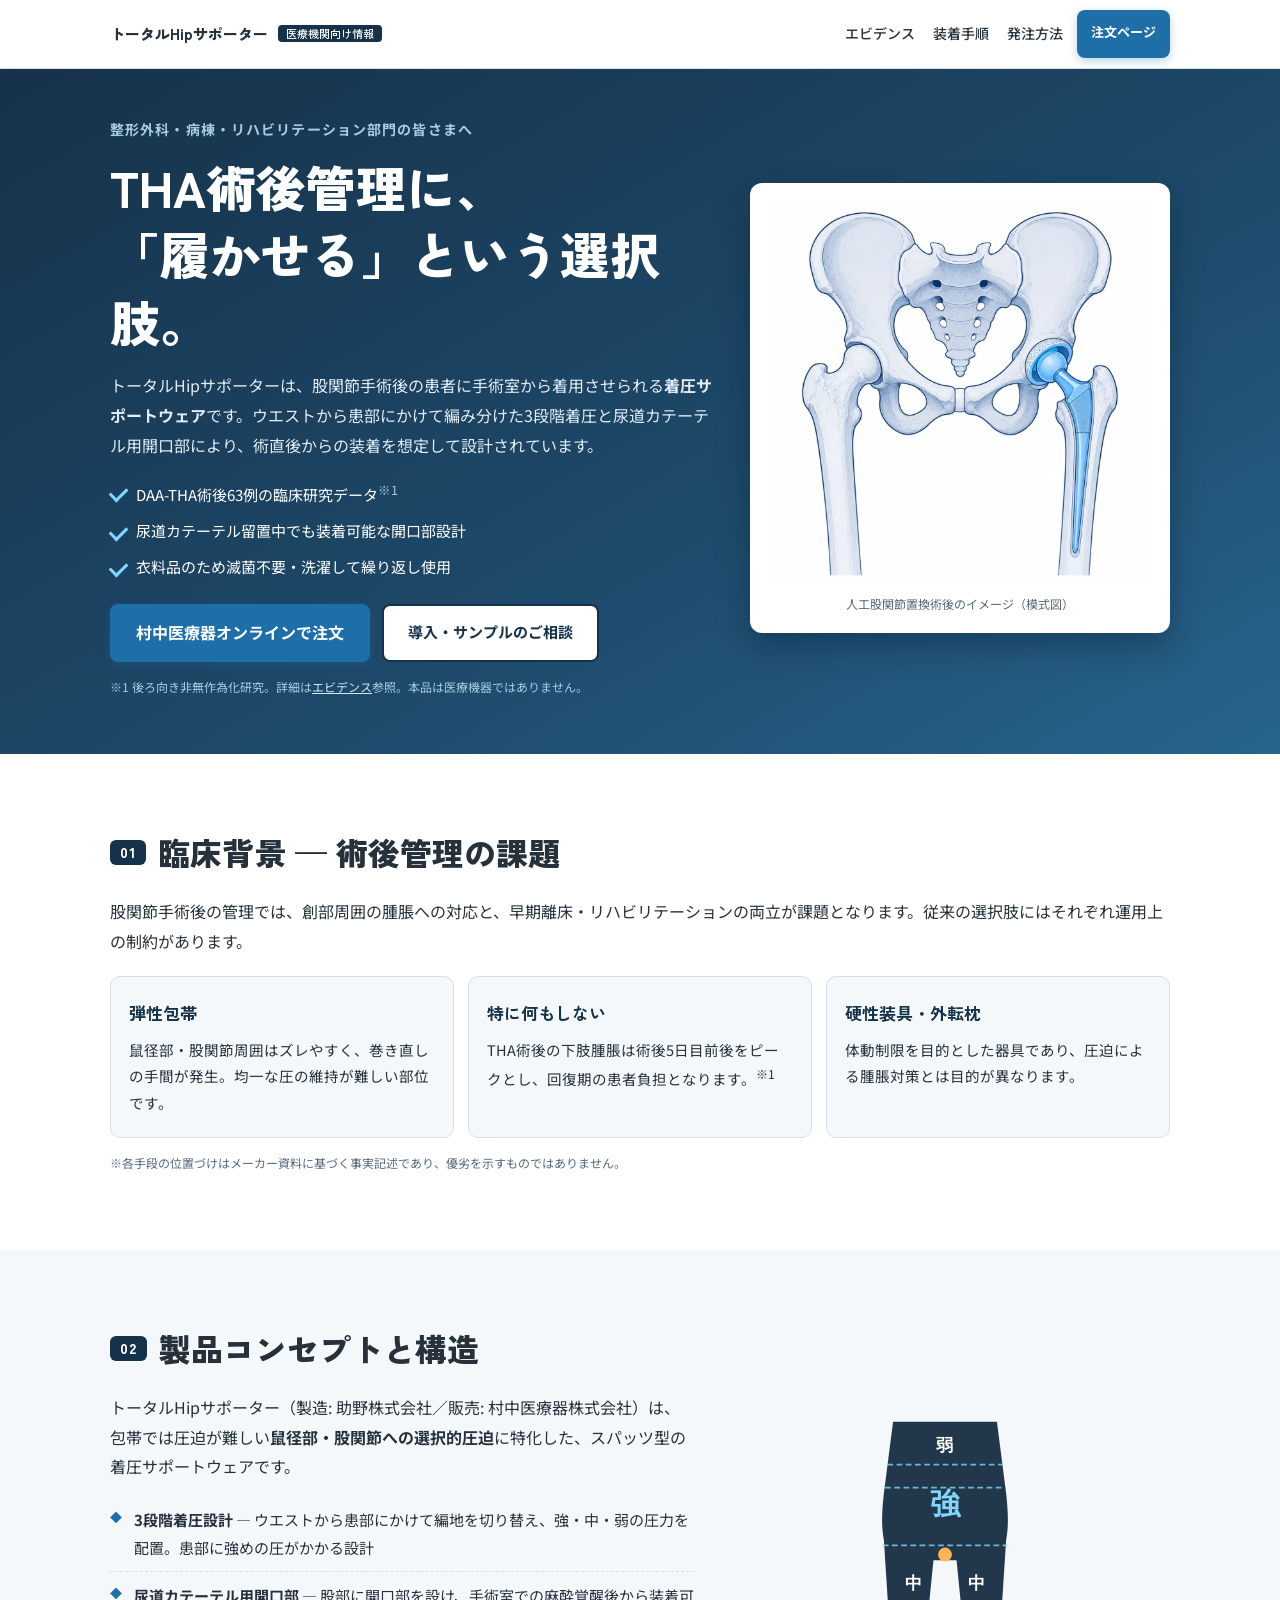
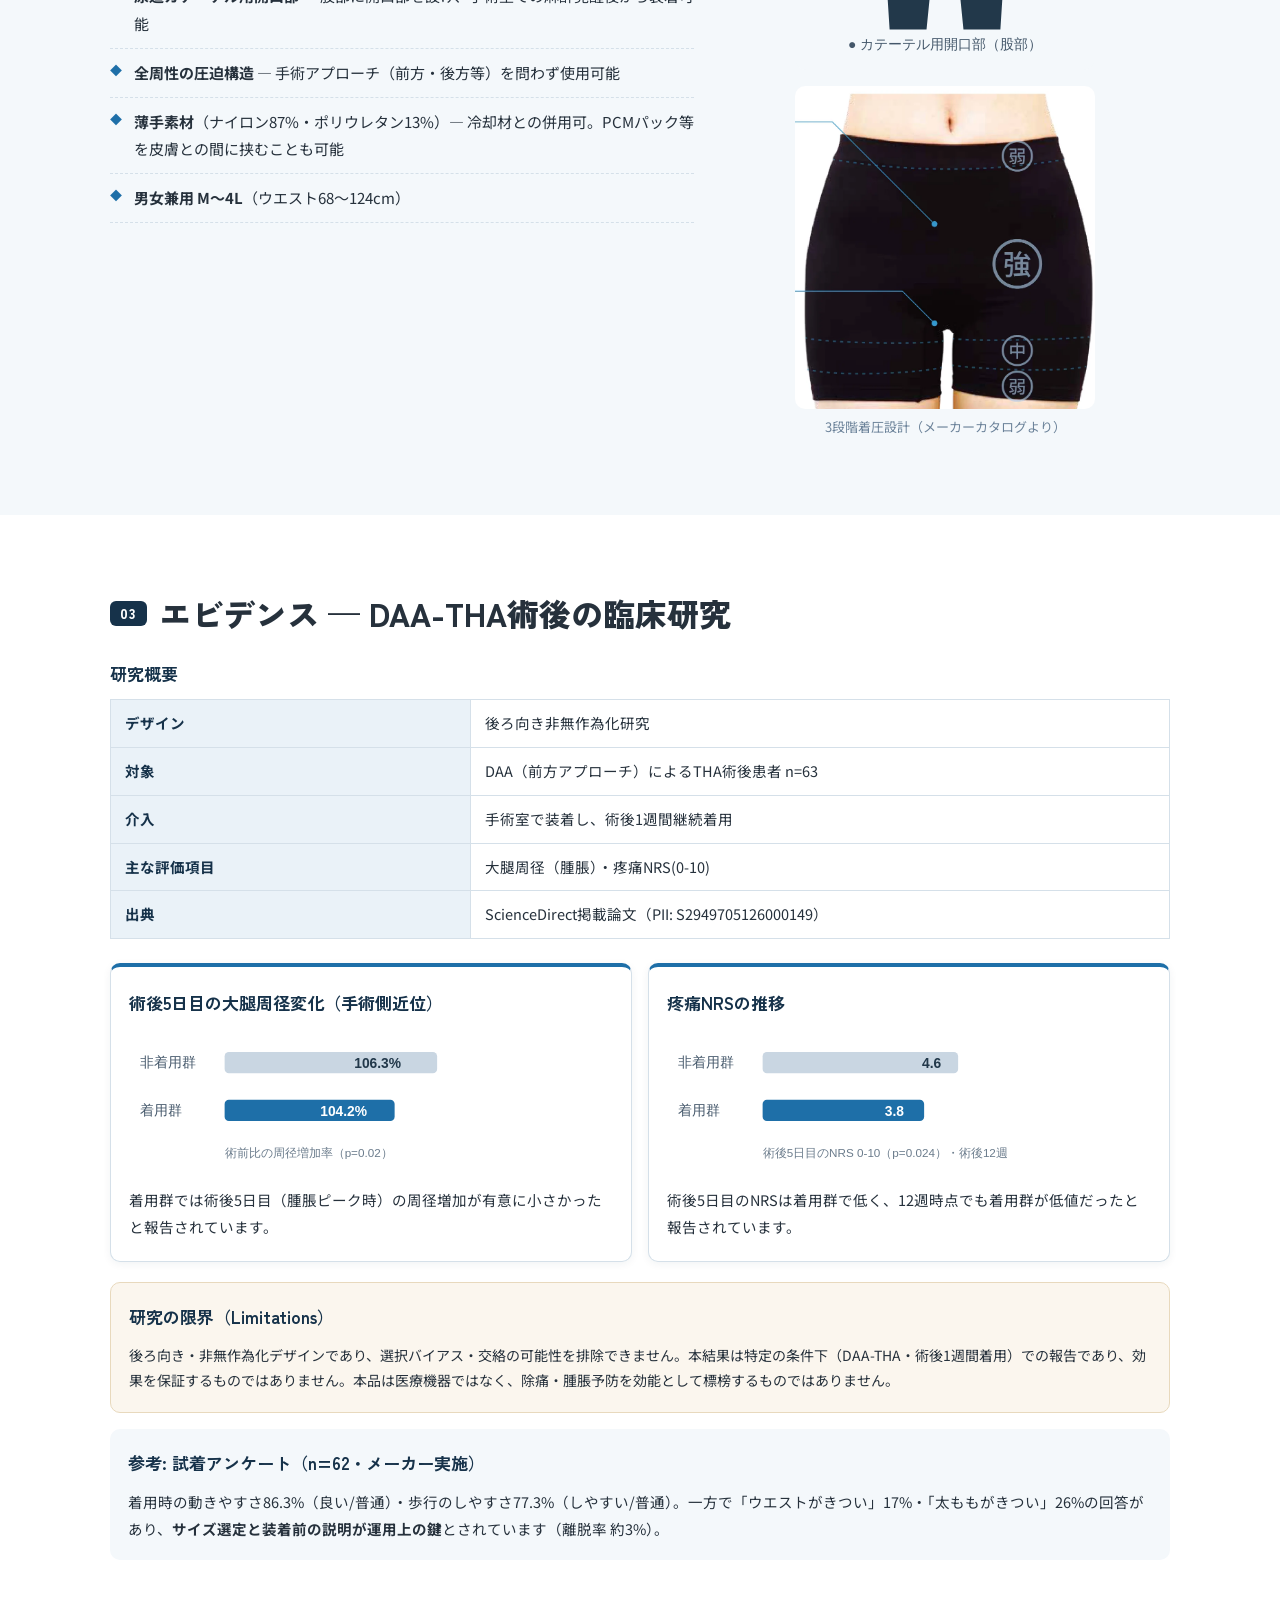
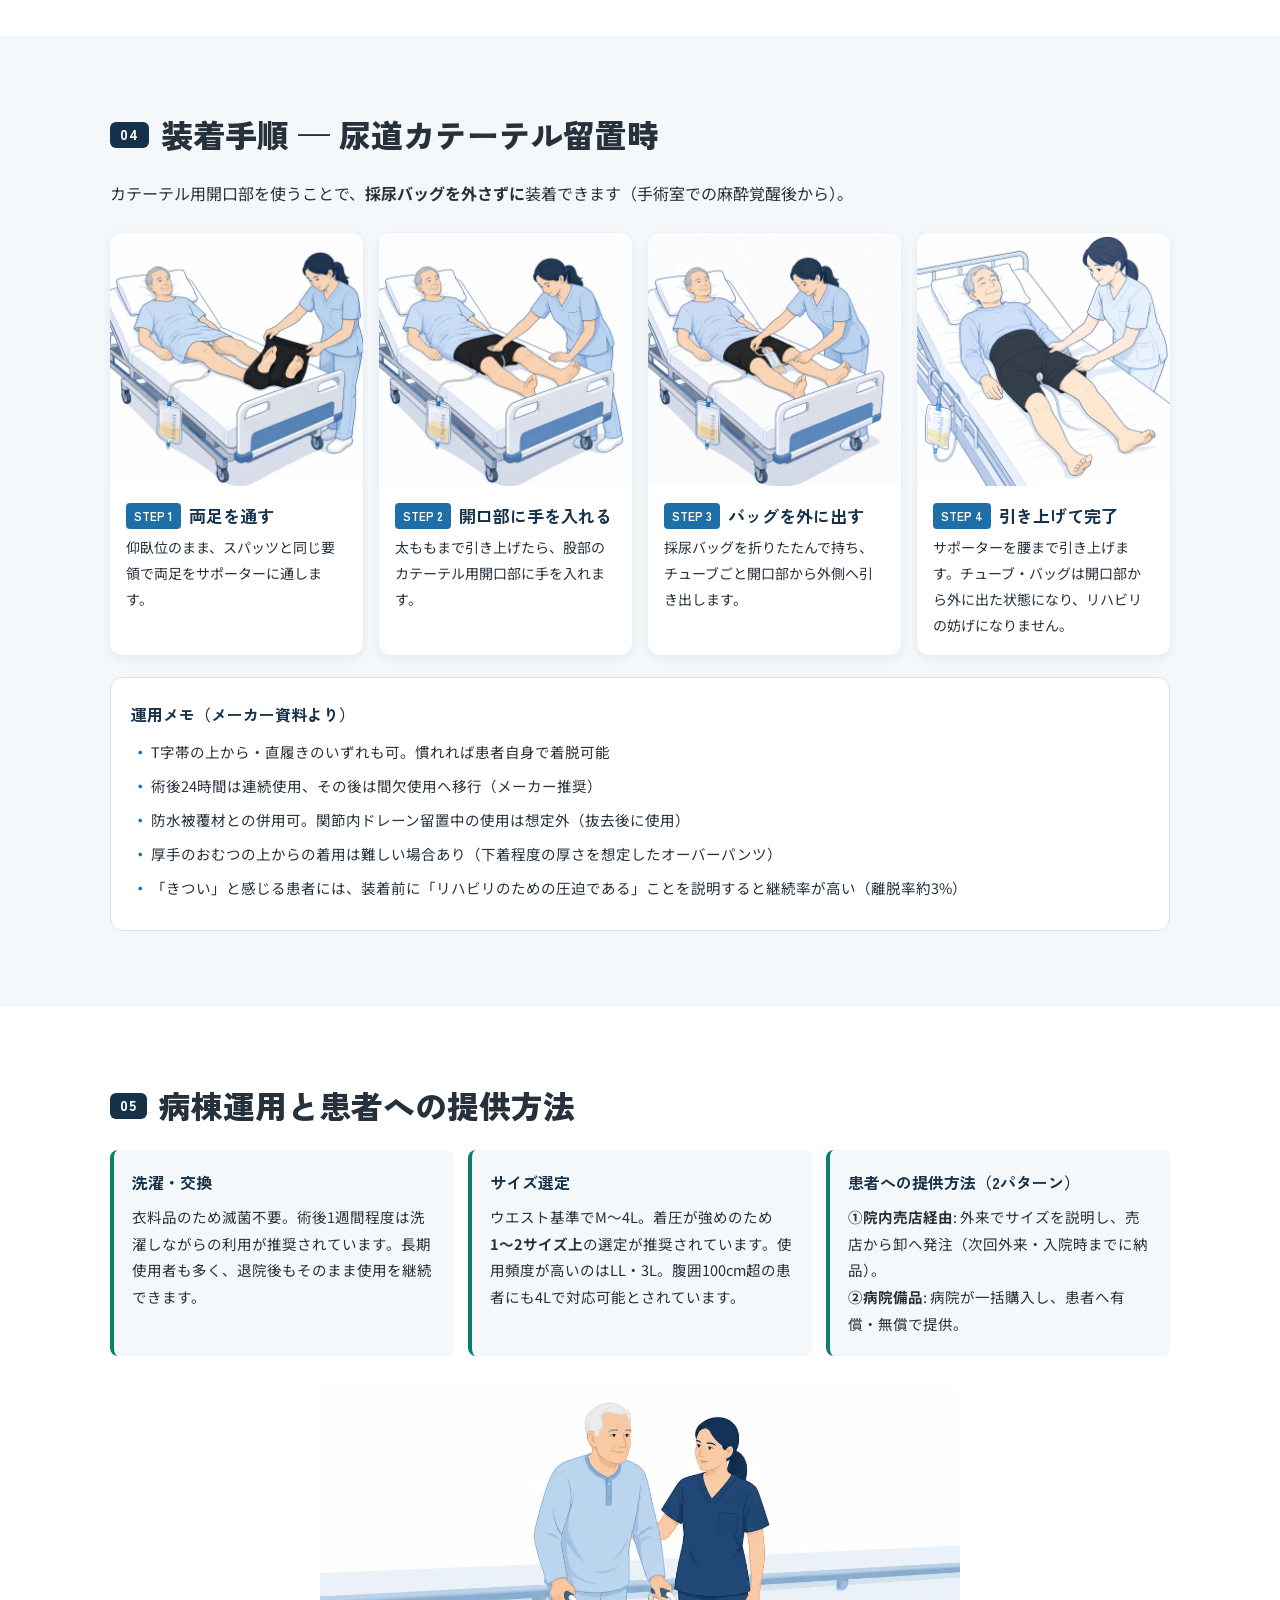
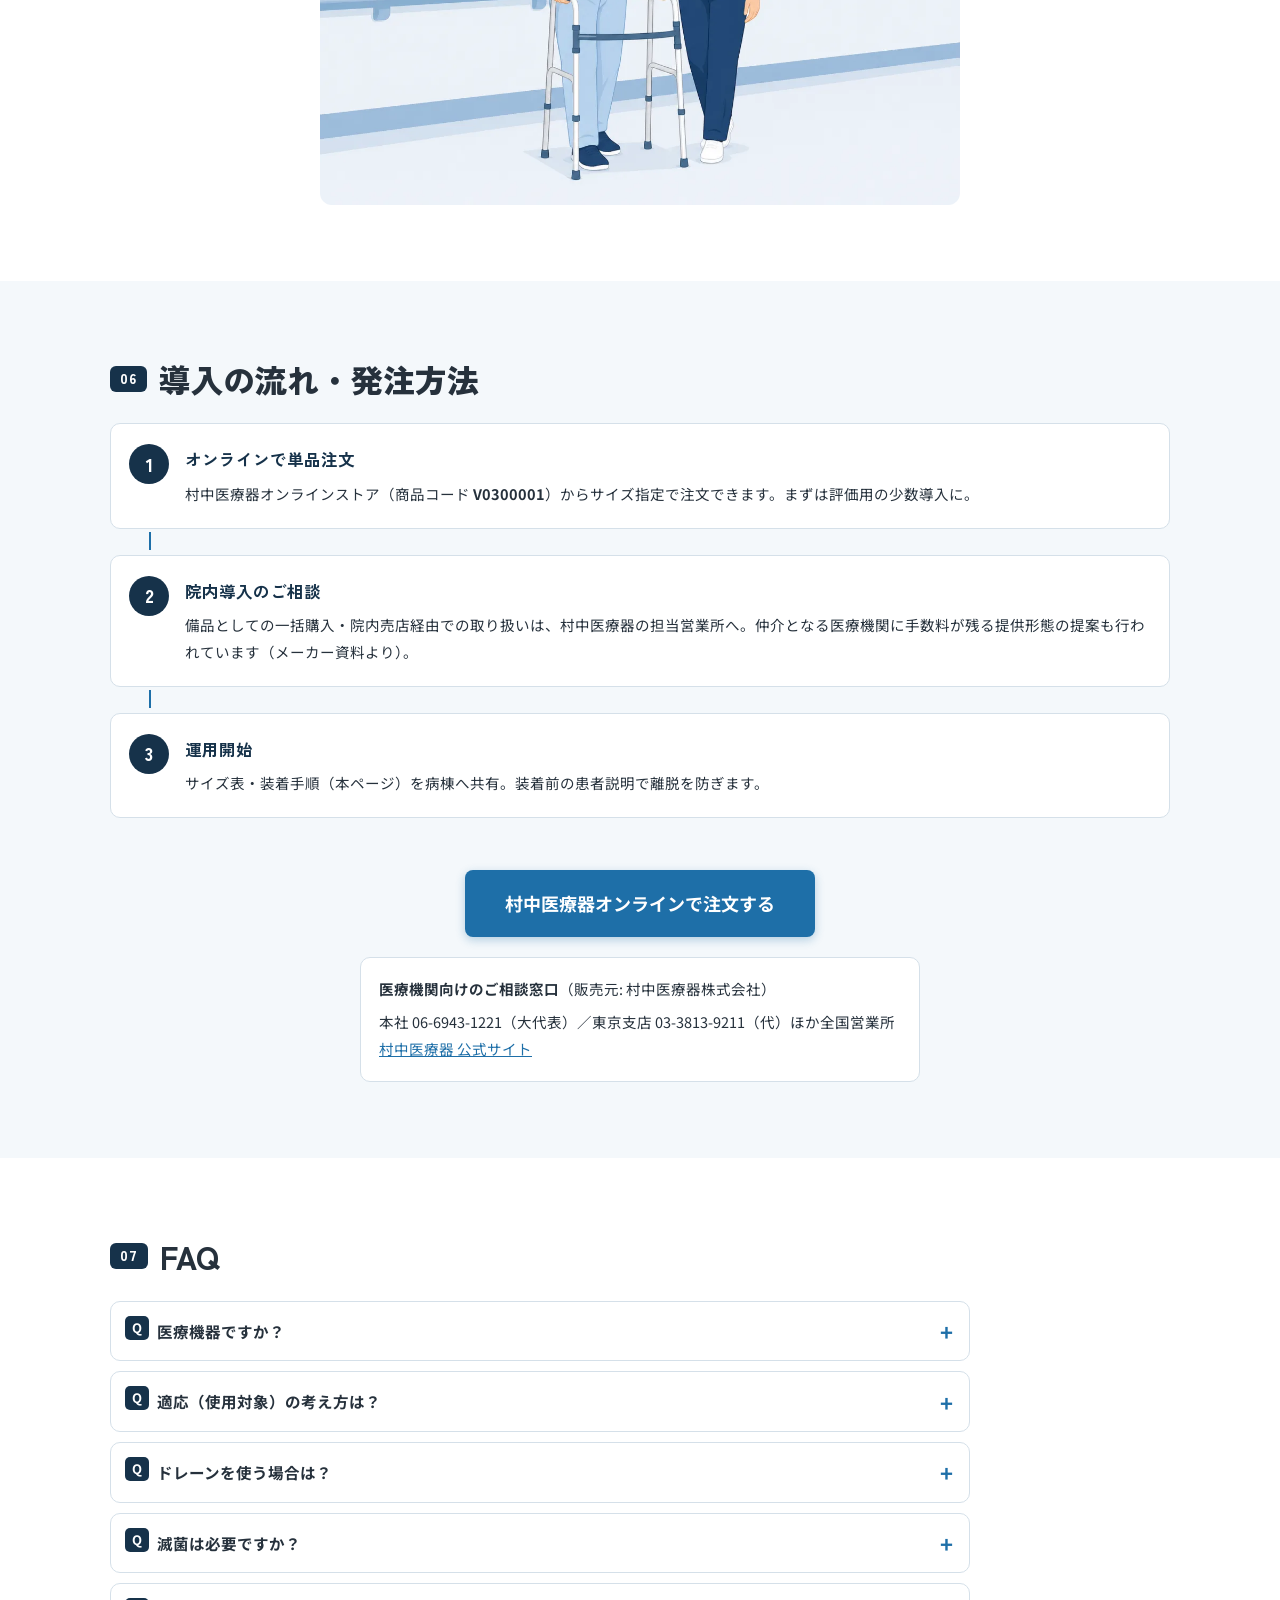
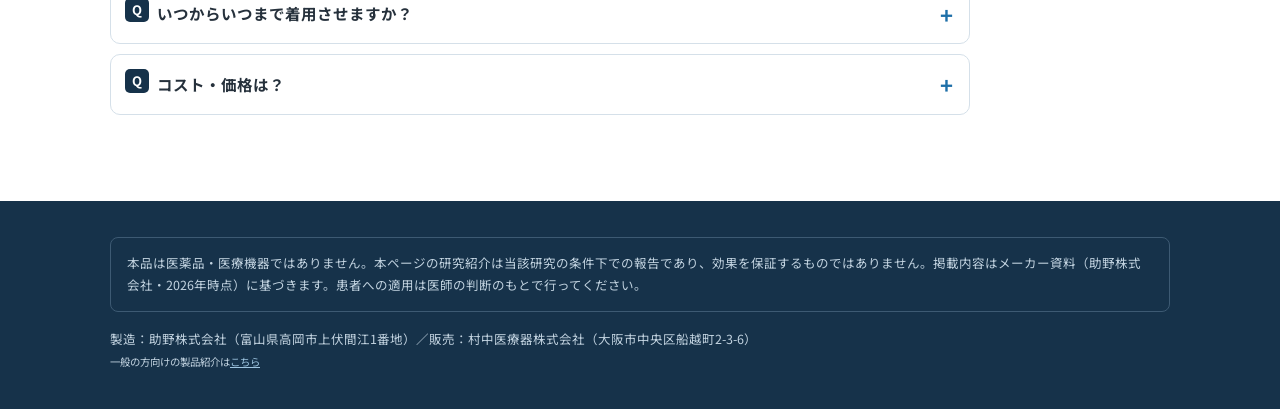
==== commit c1cd4bc5: "サポーターLP: 製品写真(着圧表示付き)をプレースホルダーに差し替え・標準価格3,300円(税込)を両LPに反映 Co-Authored-By: Claude Fable 5 <noreply@an" ====
--- a/projects/ths-supporter/lp-medical/index.html
+++ b/projects/ths-supporter/lp-medical/index.html
@@ -135,9 +135,9 @@
           <circle cx="130" cy="140" r="6" fill="#ffb454"/>
           <text x="130" y="222" font-family="sans-serif" font-size="12" fill="#44576a" text-anchor="middle">● カテーテル用開口部（股部）</text>
         </svg>
-        <figure class="product-placeholder">
-          <!-- TODO: メーカー提供写真に差し替え（製品単体・着圧表示のわかるもの） -->
-          <div class="placeholder-box"><span>製品写真（メーカー提供予定）</span></div>
+        <figure class="product-photo">
+          <img src="../assets/images/product-pressure.webp" alt="トータルHipサポーター着用写真。ウエスト部は弱、股関節部は強、大腿部は中から弱の3段階着圧設計を示す" width="874" height="941" loading="lazy">
+          <figcaption>3段階着圧設計（メーカーカタログより）</figcaption>
         </figure>
       </div>
     </div>
@@ -288,7 +288,7 @@
       <div class="faq-item"><dt>ドレーンを使う場合は？</dt><dd>関節内ドレーン留置中の使用は想定されていません。抜去後の使用が推奨されています。ドレーン非使用のTHAでは術直後からの着用が可能です。</dd></div>
       <div class="faq-item"><dt>滅菌は必要ですか？</dt><dd>衣料品のため不要です。洗濯しながら繰り返し使用します。</dd></div>
       <div class="faq-item"><dt>いつからいつまで着用させますか？</dt><dd>カテーテル用開口部があるため手術室で麻酔覚醒後から着用可能です。術後24時間は連続使用、以降は間欠使用へ。術後1週間程度は洗濯しながらの利用が推奨され、その後は患者の判断に委ねられます（半年以上継続する患者も多いとされています）。</dd></div>
-      <div class="faq-item"><dt>コスト・価格は？</dt><dd>価格は村中医療器オンラインストアの商品ページでご確認ください。院内導入時の条件は担当営業所にご相談ください。<!-- TODO: 価格表示可否をメーカー確認後、税込価格を明記 --></dd></div>
+      <div class="faq-item"><dt>コスト・価格は？</dt><dd>標準価格 3,000円＋税／枚（全サイズ共通・村中医療器商品シート2026年7月時点）。実際の販売価格は村中医療器オンラインストアの商品ページでご確認ください。院内導入時の条件は担当営業所にご相談ください。</dd></div>
     </dl>
   </div>
 </section>
--- a/projects/ths-supporter/lp-medical/style.css
+++ b/projects/ths-supporter/lp-medical/style.css
@@ -78,6 +78,9 @@
 .concept-visual{display:flex;flex-direction:column;gap:16px;align-items:center}
 .pressure-svg{width:100%;max-width:300px}
 .product-placeholder{width:100%;max-width:300px}
+.product-photo{width:100%;max-width:300px}
+.product-photo img{border-radius:10px}
+.product-photo figcaption{font-size:13px;color:#6b8299;margin-top:6px;text-align:center}
 .placeholder-box{min-height:170px;border:2px dashed #9eb4c6;border-radius:10px;display:flex;align-items:center;justify-content:center;color:#6b8299;font-size:14px;background:repeating-linear-gradient(45deg,#f0f5f9,#f0f5f9 12px,#e9f0f6 12px,#e9f0f6 24px)}
 
 /* ---------- エビデンス ---------- */
